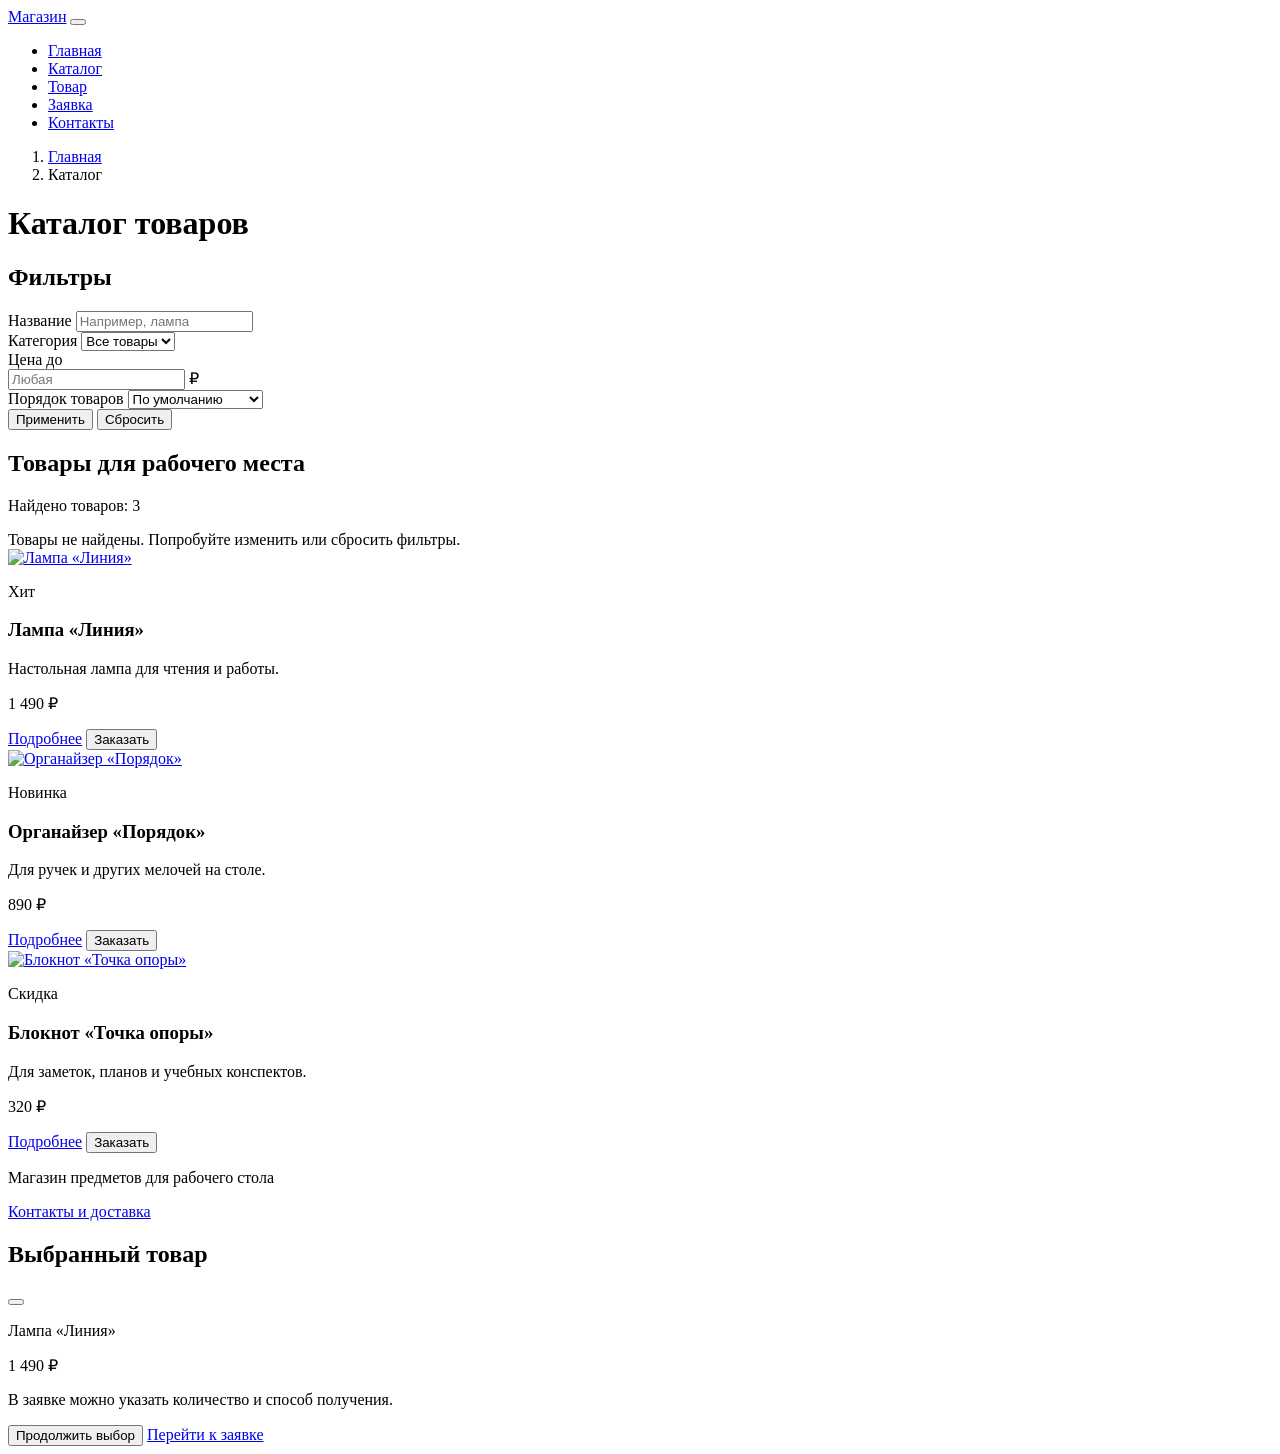
==== catalog.html @ f40cd7e1 "Добавить страницы магазина на Bootstrap и описание КР2" ====
<!doctype html>
<html lang="ru">
<head>
  <meta charset="utf-8">
  <meta name="viewport" content="width=device-width, initial-scale=1">
  <meta name="description" content="Каталог. Магазин предметов для рабочего стола.">
  <title>Каталог — Магазин</title>
  <link rel="stylesheet" href="vendor/bootstrap/css/bootstrap.min.css">
  <link rel="stylesheet" href="css/custom.css">
  <script src="vendor/bootstrap/js/bootstrap.bundle.min.js" defer></script>
  <script src="js/main.js" defer></script>
</head>
<body class="d-flex flex-column min-vh-100">
  <header class="bg-white border-bottom">
    <nav class="navbar navbar-expand-lg" aria-label="Основная навигация">
      <div class="container">
        <a class="navbar-brand fw-bold text-primary" href="index.html">Магазин</a>
        <button class="navbar-toggler" type="button" data-bs-toggle="collapse" data-bs-target="#main-menu" aria-controls="main-menu" aria-expanded="false" aria-label="Открыть меню">
          <span class="navbar-toggler-icon"></span>
        </button>
        <div class="collapse navbar-collapse" id="main-menu">
          <ul class="navbar-nav ms-auto">
          <li class="nav-item"><a class="nav-link" href="index.html">Главная</a></li>
          <li class="nav-item"><a class="nav-link active" href="catalog.html" aria-current="page">Каталог</a></li>
          <li class="nav-item"><a class="nav-link" href="product.html">Товар</a></li>
          <li class="nav-item"><a class="nav-link" href="order.html">Заявка</a></li>
          <li class="nav-item"><a class="nav-link" href="contacts.html">Контакты</a></li>
          </ul>
        </div>
      </div>
    </nav>
  </header>

  <main class="container py-4 flex-grow-1">
    <noscript><div class="alert alert-warning">Для фильтров, выбора товара и проверки заявки нужен JavaScript.</div></noscript>
    <nav aria-label="Хлебные крошки">
      <ol class="breadcrumb">
        <li class="breadcrumb-item"><a href="index.html">Главная</a></li>
        <li class="breadcrumb-item active" aria-current="page">Каталог</li>
      </ol>
    </nav>
    <h1 class="mb-3">Каталог товаров</h1>
    <div class="row g-4">
      <aside class="col-12 col-lg-3">
        <form class="bg-white border rounded p-3" id="filter-form">
          <h2 class="h5">Фильтры</h2>
          <div class="mb-3">
            <label class="form-label" for="search">Название</label>
            <input class="form-control" id="search" name="search" type="search" placeholder="Например, лампа">
          </div>
          <div class="mb-3">
            <label class="form-label" for="category">Категория</label>
            <select class="form-select" id="category" name="category">
              <option value="all">Все товары</option>
              <option value="lamp">Освещение</option>
              <option value="organizer">Для стола</option>
              <option value="notebook">Блокноты</option>
            </select>
          </div>
          <div class="mb-3">
            <label class="form-label" for="max-price">Цена до</label>
            <div class="input-group">
              <input class="form-control" id="max-price" name="max-price" type="number" min="0" placeholder="Любая">
              <span class="input-group-text">₽</span>
            </div>
          </div>
          <div class="mb-3">
            <label class="form-label" for="sort">Порядок товаров</label>
            <select class="form-select" id="sort" name="sort">
              <option value="default">По умолчанию</option>
              <option value="cheap">Сначала дешевле</option>
              <option value="expensive">Сначала дороже</option>
            </select>
          </div>
          <div class="d-flex flex-wrap gap-2">
            <button class="btn btn-primary btn-sm" type="submit">Применить</button>
            <button class="btn btn-outline-secondary btn-sm" type="reset">Сбросить</button>
          </div>
        </form>
      </aside>
      <section class="col-12 col-lg-9" aria-labelledby="catalog-heading">
        <h2 class="h4" id="catalog-heading">Товары для рабочего места</h2>
        <p class="text-body-secondary" id="results-count" role="status">Найдено товаров: 3</p>
        <div class="alert alert-warning d-none" id="empty-results">Товары не найдены. Попробуйте изменить или сбросить фильтры.</div>
        <div class="row g-3" id="catalog-products">
        <div class="col-12 col-md-6 col-lg-4" data-category="lamp" data-price="1490">
          <article class="card h-100">
            <a href="product.html?product=lamp"><img class="card-img-top product-image" src="images/lamp.svg" alt="Лампа «Линия»"></a>
            <div class="card-body d-flex flex-column">
              <p><span class="badge text-bg-primary">Хит</span></p>
              <h3 class="h5 card-title">Лампа «Линия»</h3>
              <p class="card-text">Настольная лампа для чтения и работы.</p>
              <p class="fs-5 fw-bold mt-auto">1 490 ₽</p>
              <div class="d-flex flex-wrap gap-2">
                <a class="btn btn-outline-primary btn-sm" href="product.html?product=lamp">Подробнее</a>
                <button class="btn btn-primary btn-sm" type="button" data-bs-toggle="modal" data-bs-target="#order-modal" data-product="lamp">Заказать</button>
              </div>
            </div>
          </article>
        </div>
        <div class="col-12 col-md-6 col-lg-4" data-category="organizer" data-price="890">
          <article class="card h-100">
            <a href="product.html?product=organizer"><img class="card-img-top product-image" src="images/organizer.svg" alt="Органайзер «Порядок»"></a>
            <div class="card-body d-flex flex-column">
              <p><span class="badge text-bg-success">Новинка</span></p>
              <h3 class="h5 card-title">Органайзер «Порядок»</h3>
              <p class="card-text">Для ручек и других мелочей на столе.</p>
              <p class="fs-5 fw-bold mt-auto">890 ₽</p>
              <div class="d-flex flex-wrap gap-2">
                <a class="btn btn-outline-primary btn-sm" href="product.html?product=organizer">Подробнее</a>
                <button class="btn btn-primary btn-sm" type="button" data-bs-toggle="modal" data-bs-target="#order-modal" data-product="organizer">Заказать</button>
              </div>
            </div>
          </article>
        </div>
        <div class="col-12 col-md-6 col-lg-4" data-category="notebook" data-price="320">
          <article class="card h-100">
            <a href="product.html?product=notebook"><img class="card-img-top product-image" src="images/notebook.svg" alt="Блокнот «Точка опоры»"></a>
            <div class="card-body d-flex flex-column">
              <p><span class="badge text-bg-danger">Скидка</span></p>
              <h3 class="h5 card-title">Блокнот «Точка опоры»</h3>
              <p class="card-text">Для заметок, планов и учебных конспектов.</p>
              <p class="fs-5 fw-bold mt-auto">320 ₽</p>
              <div class="d-flex flex-wrap gap-2">
                <a class="btn btn-outline-primary btn-sm" href="product.html?product=notebook">Подробнее</a>
                <button class="btn btn-primary btn-sm" type="button" data-bs-toggle="modal" data-bs-target="#order-modal" data-product="notebook">Заказать</button>
              </div>
            </div>
          </article>
        </div>
        </div>
      </section>
    </div>
  </main>

  <footer class="bg-white border-top py-3 mt-4">
    <div class="container d-flex flex-wrap justify-content-between gap-2">
      <p class="mb-0 text-body-secondary">Магазин предметов для рабочего стола</p>
      <a href="contacts.html">Контакты и доставка</a>
    </div>
  </footer>

  <!-- Bootstrap сам открывает и закрывает окно через data-bs-* -->
  <div class="modal fade" id="order-modal" tabindex="-1" aria-labelledby="modal-title" aria-hidden="true">
    <div class="modal-dialog modal-dialog-centered">
      <div class="modal-content">
        <div class="modal-header">
          <h2 class="modal-title fs-5" id="modal-title">Выбранный товар</h2>
          <button class="btn-close" type="button" data-bs-dismiss="modal" aria-label="Закрыть"></button>
        </div>
        <div class="modal-body">
          <p class="fw-bold" id="modal-product">Лампа «Линия»</p>
          <p id="modal-price">1 490 ₽</p>
          <p class="mb-0">В заявке можно указать количество и способ получения.</p>
        </div>
        <div class="modal-footer">
          <button class="btn btn-outline-secondary" type="button" data-bs-dismiss="modal">Продолжить выбор</button>
          <a class="btn btn-primary" id="modal-order-link" href="order.html?product=lamp">Перейти к заявке</a>
        </div>
      </div>
    </div>
  </div>
</body>
</html>
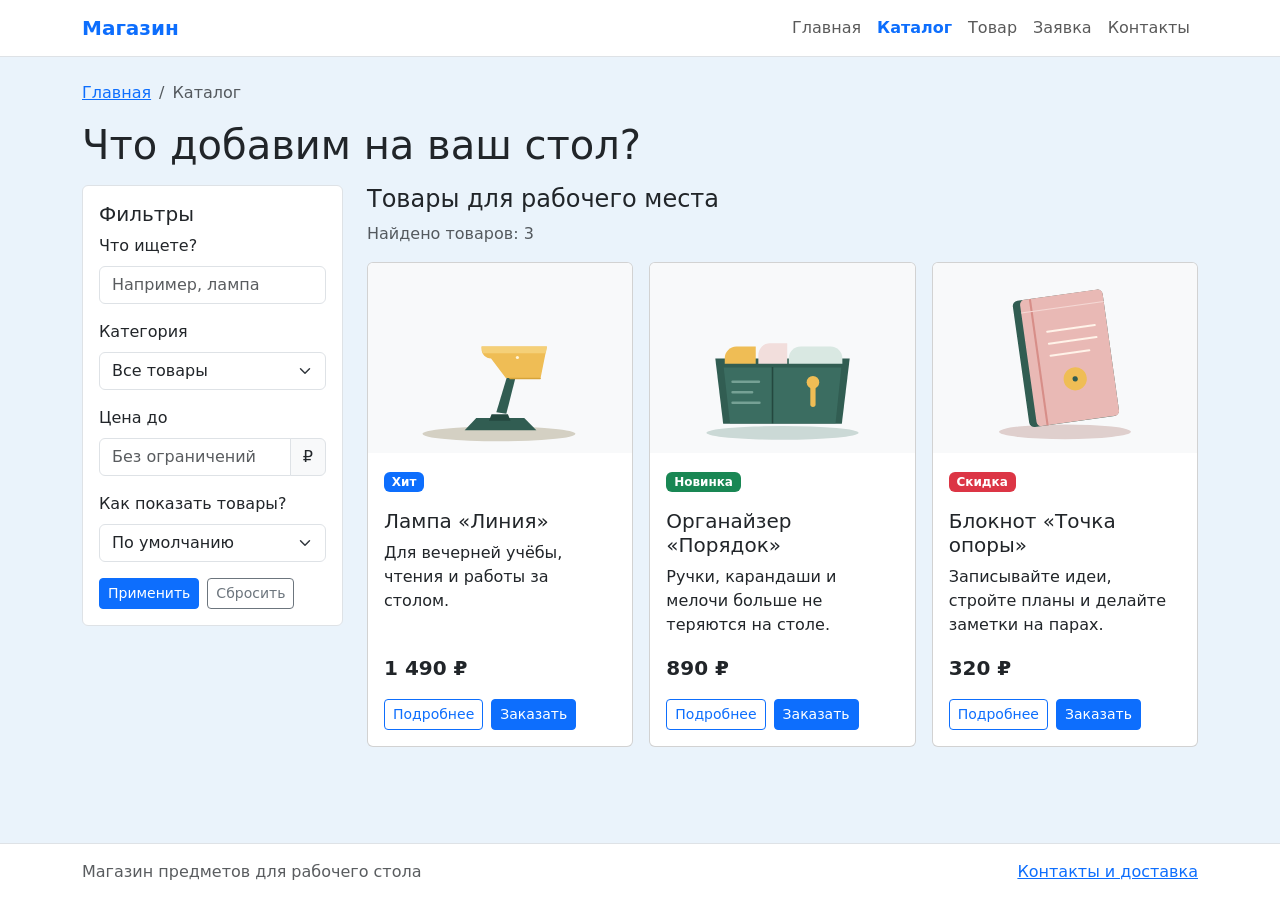
==== commit 0de4d8fa: "Сделать тексты магазина живее и понятнее" ====
--- a/catalog.html
+++ b/catalog.html
@@ -3,7 +3,7 @@
 <head>
   <meta charset="utf-8">
   <meta name="viewport" content="width=device-width, initial-scale=1">
-  <meta name="description" content="Каталог. Магазин предметов для рабочего стола.">
+  <meta name="description" content="Выберите лампу, органайзер или блокнот по названию, категории и цене.">
   <title>Каталог — Магазин</title>
   <link rel="stylesheet" href="vendor/bootstrap/css/bootstrap.min.css">
   <link rel="stylesheet" href="css/custom.css">
@@ -32,20 +32,20 @@
   </header>
 
   <main class="container py-4 flex-grow-1">
-    <noscript><div class="alert alert-warning">Для фильтров, выбора товара и проверки заявки нужен JavaScript.</div></noscript>
+    <noscript><div class="alert alert-warning">Включите JavaScript в браузере, чтобы пользоваться фильтрами и формой заявки.</div></noscript>
     <nav aria-label="Хлебные крошки">
       <ol class="breadcrumb">
         <li class="breadcrumb-item"><a href="index.html">Главная</a></li>
         <li class="breadcrumb-item active" aria-current="page">Каталог</li>
       </ol>
     </nav>
-    <h1 class="mb-3">Каталог товаров</h1>
+    <h1 class="mb-3">Что добавим на ваш стол?</h1>
     <div class="row g-4">
       <aside class="col-12 col-lg-3">
         <form class="bg-white border rounded p-3" id="filter-form">
           <h2 class="h5">Фильтры</h2>
           <div class="mb-3">
-            <label class="form-label" for="search">Название</label>
+            <label class="form-label" for="search">Что ищете?</label>
             <input class="form-control" id="search" name="search" type="search" placeholder="Например, лампа">
           </div>
           <div class="mb-3">
@@ -60,12 +60,12 @@
           <div class="mb-3">
             <label class="form-label" for="max-price">Цена до</label>
             <div class="input-group">
-              <input class="form-control" id="max-price" name="max-price" type="number" min="0" placeholder="Любая">
+              <input class="form-control" id="max-price" name="max-price" type="number" min="0" placeholder="Без ограничений">
               <span class="input-group-text">₽</span>
             </div>
           </div>
           <div class="mb-3">
-            <label class="form-label" for="sort">Порядок товаров</label>
+            <label class="form-label" for="sort">Как показать товары?</label>
             <select class="form-select" id="sort" name="sort">
               <option value="default">По умолчанию</option>
               <option value="cheap">Сначала дешевле</option>
@@ -81,7 +81,7 @@
       <section class="col-12 col-lg-9" aria-labelledby="catalog-heading">
         <h2 class="h4" id="catalog-heading">Товары для рабочего места</h2>
         <p class="text-body-secondary" id="results-count" role="status">Найдено товаров: 3</p>
-        <div class="alert alert-warning d-none" id="empty-results">Товары не найдены. Попробуйте изменить или сбросить фильтры.</div>
+        <div class="alert alert-warning d-none" id="empty-results">Пока ничего не нашлось. Попробуйте другую цену или сбросьте фильтры.</div>
         <div class="row g-3" id="catalog-products">
         <div class="col-12 col-md-6 col-lg-4" data-category="lamp" data-price="1490">
           <article class="card h-100">
@@ -89,7 +89,7 @@
             <div class="card-body d-flex flex-column">
               <p><span class="badge text-bg-primary">Хит</span></p>
               <h3 class="h5 card-title">Лампа «Линия»</h3>
-              <p class="card-text">Настольная лампа для чтения и работы.</p>
+              <p class="card-text">Для вечерней учёбы, чтения и работы за столом.</p>
               <p class="fs-5 fw-bold mt-auto">1 490 ₽</p>
               <div class="d-flex flex-wrap gap-2">
                 <a class="btn btn-outline-primary btn-sm" href="product.html?product=lamp">Подробнее</a>
@@ -104,7 +104,7 @@
             <div class="card-body d-flex flex-column">
               <p><span class="badge text-bg-success">Новинка</span></p>
               <h3 class="h5 card-title">Органайзер «Порядок»</h3>
-              <p class="card-text">Для ручек и других мелочей на столе.</p>
+              <p class="card-text">Ручки, карандаши и мелочи больше не теряются на столе.</p>
               <p class="fs-5 fw-bold mt-auto">890 ₽</p>
               <div class="d-flex flex-wrap gap-2">
                 <a class="btn btn-outline-primary btn-sm" href="product.html?product=organizer">Подробнее</a>
@@ -119,7 +119,7 @@
             <div class="card-body d-flex flex-column">
               <p><span class="badge text-bg-danger">Скидка</span></p>
               <h3 class="h5 card-title">Блокнот «Точка опоры»</h3>
-              <p class="card-text">Для заметок, планов и учебных конспектов.</p>
+              <p class="card-text">Записывайте идеи, стройте планы и делайте заметки на парах.</p>
               <p class="fs-5 fw-bold mt-auto">320 ₽</p>
               <div class="d-flex flex-wrap gap-2">
                 <a class="btn btn-outline-primary btn-sm" href="product.html?product=notebook">Подробнее</a>
@@ -151,11 +151,11 @@
         <div class="modal-body">
           <p class="fw-bold" id="modal-product">Лампа «Линия»</p>
           <p id="modal-price">1 490 ₽</p>
-          <p class="mb-0">В заявке можно указать количество и способ получения.</p>
+          <p class="mb-0">Подходит? Перейдите к заявке — там можно выбрать количество и способ получения.</p>
         </div>
         <div class="modal-footer">
-          <button class="btn btn-outline-secondary" type="button" data-bs-dismiss="modal">Продолжить выбор</button>
-          <a class="btn btn-primary" id="modal-order-link" href="order.html?product=lamp">Перейти к заявке</a>
+          <button class="btn btn-outline-secondary" type="button" data-bs-dismiss="modal">Ещё посмотрю</button>
+          <a class="btn btn-primary" id="modal-order-link" href="order.html?product=lamp">Оформить заявку</a>
         </div>
       </div>
     </div>
--- a/css/custom.css
+++ b/css/custom.css
@@ -0,0 +1,35 @@
+body {
+  background-color: #eaf3fb;
+}
+
+.hero {
+  background-color: #dcecff;
+}
+
+.hero-image {
+  width: 100%;
+  max-height: 260px;
+}
+
+.product-image {
+  height: 190px;
+  object-fit: contain;
+  background-color: #f8f9fa;
+}
+
+.product-detail-image {
+  width: 100%;
+  max-height: 380px;
+  object-fit: contain;
+}
+
+.navbar .nav-link.active {
+  color: #0d6efd;
+  font-weight: bold;
+}
+
+@media (max-width: 575px) {
+  .hero-image {
+    max-height: 180px;
+  }
+}
